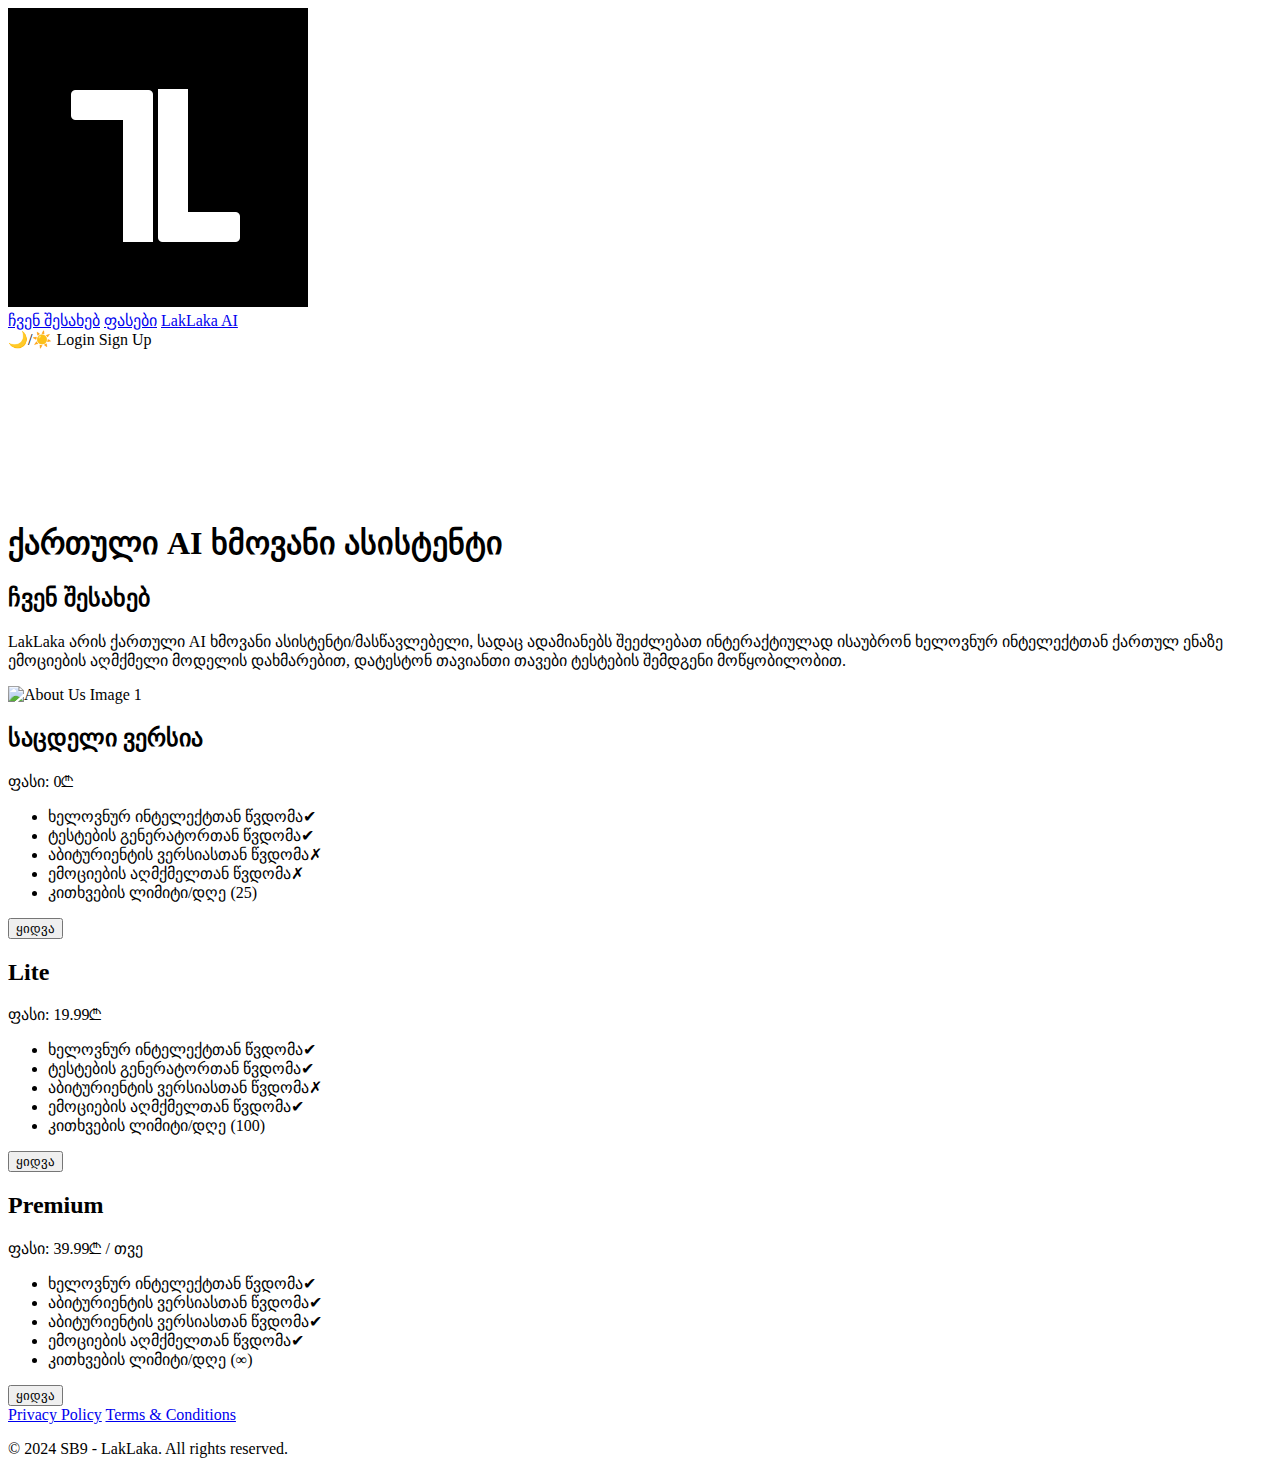
==== index.html @ 038378aa "Update and rename Main.html to index.html" ====
<!DOCTYPE html>
<html lang="en">
  <head>
    <meta charset="UTF-8" />
    <meta name="viewport" content="width=device-width, initial-scale=1.0" />
    <title>LakLaka</title>
    <link rel="stylesheet" href="styles.css" />
  </head>
  <body>
    <!-- Navbar -->
    <nav class="navbar">
      <div class="navbar-left">
        <img src="LakLakaWeb.png" alt="Logo" class="logo" />
        <div class="nav-options">
          <a href="#about">ჩვენ შესახებ</a>
          <a href="#pricing">ფასები</a>
          <a
            href="resources/public/index.html"
            target="_blank"
            rel="noopener noreferrer"
            >LakLaka AI</a
          >
        </div>
      </div>
      <div class="navbar-right">
        <a id="theme-toggle">🌙/☀️</a>
        <a id="login">Login</a>
        <a id="signup">Sign Up</a>
      </div>
    </nav>

    <!-- Background Section -->
    <div class="background-video">
      <video autoplay loop muted>
        <source src="Laklaka ECON.mp4" type="video/mp4" />
      </video>
    </div>
    <div class="about-content">
      <h1>ქართული AI ხმოვანი ასისტენტი</h1>
    </div>

    <!-- About Us Section -->
    <section id="about" class="about-section">
      <div class="about-container">
        <div class="about-content">
          <h2>ჩვენ შესახებ</h2>
          <p>
            LakLaka არის ქართული AI ხმოვანი ასისტენტი/მასწავლებელი, სადაც
            ადამიანებს შეეძლებათ ინტერაქტიულად ისაუბრონ ხელოვნურ ინტელექტთან
            ქართულ ენაზე ემოციების აღმქმელი მოდელის დახმარებით, დატესტონ
            თავიანთი თავები ტესტების შემდგენი მოწყობილობით.
          </p>
        </div>
        <div class="about-image">
          <img src="LakLaka.png" alt="About Us Image 1" />
        </div>
      </div>
    </section>
    <!-- Pricing Section -->
    <section id="pricing" class="pricing-section">
      <div class="pricing-card">
        <h2>საცდელი ვერსია</h2>
        <p>ფასი: 0₾</p>
        <ul>
          <li>ხელოვნურ ინტელექტთან წვდომა✔</li>
          <li>ტესტების გენერატორთან წვდომა✔</li>
          <li>აბიტურიენტის ვერსიასთან წვდომა✗</li>
          <li>ემოციების აღმქმელთან წვდომა✗</li>
          <li>კითხვების ლიმიტი/დღე (25)</li>
        </ul>
        <button>ყიდვა</button>
      </div>

      <div class="pricing-card">
        <h2>Lite</h2>
        <p>ფასი: 19.99₾</p>
        <ul>
          <li>ხელოვნურ ინტელექტთან წვდომა✔</li>
          <li>ტესტების გენერატორთან წვდომა✔</li>
          <li>აბიტურიენტის ვერსიასთან წვდომა✗</li>
          <li>ემოციების აღმქმელთან წვდომა✔</li>
          <li>კითხვების ლიმიტი/დღე (100)</li>
        </ul>
        <button>ყიდვა</button>
      </div>
      <div class="pricing-card">
        <h2>Premium</h2>
        <p>ფასი: 39.99₾ / თვე</p>
        <ul>
          <li>ხელოვნურ ინტელექტთან წვდომა✔</li>
          <li>აბიტურიენტის ვერსიასთან წვდომა✔</li>
          <li>აბიტურიენტის ვერსიასთან წვდომა✔</li>
          <li>ემოციების აღმქმელთან წვდომა✔</li>
          <li>კითხვების ლიმიტი/დღე (∞)</li>
        </ul>
        <button>ყიდვა</button>
      </div>
    </section>

    <!-- Footer -->
    <footer class="footer">
      <div class="legal-links">
        <a href="#">Privacy Policy</a>
        <a href="#">Terms & Conditions</a>
      </div>
      <div class="social-icons">
        <!-- Add your social media icons here -->
      </div>
      <p>&copy; 2024 SB9 - LakLaka. All rights reserved.</p>
    </footer>

    <script src="script.js"></script>
  </body>
</html>
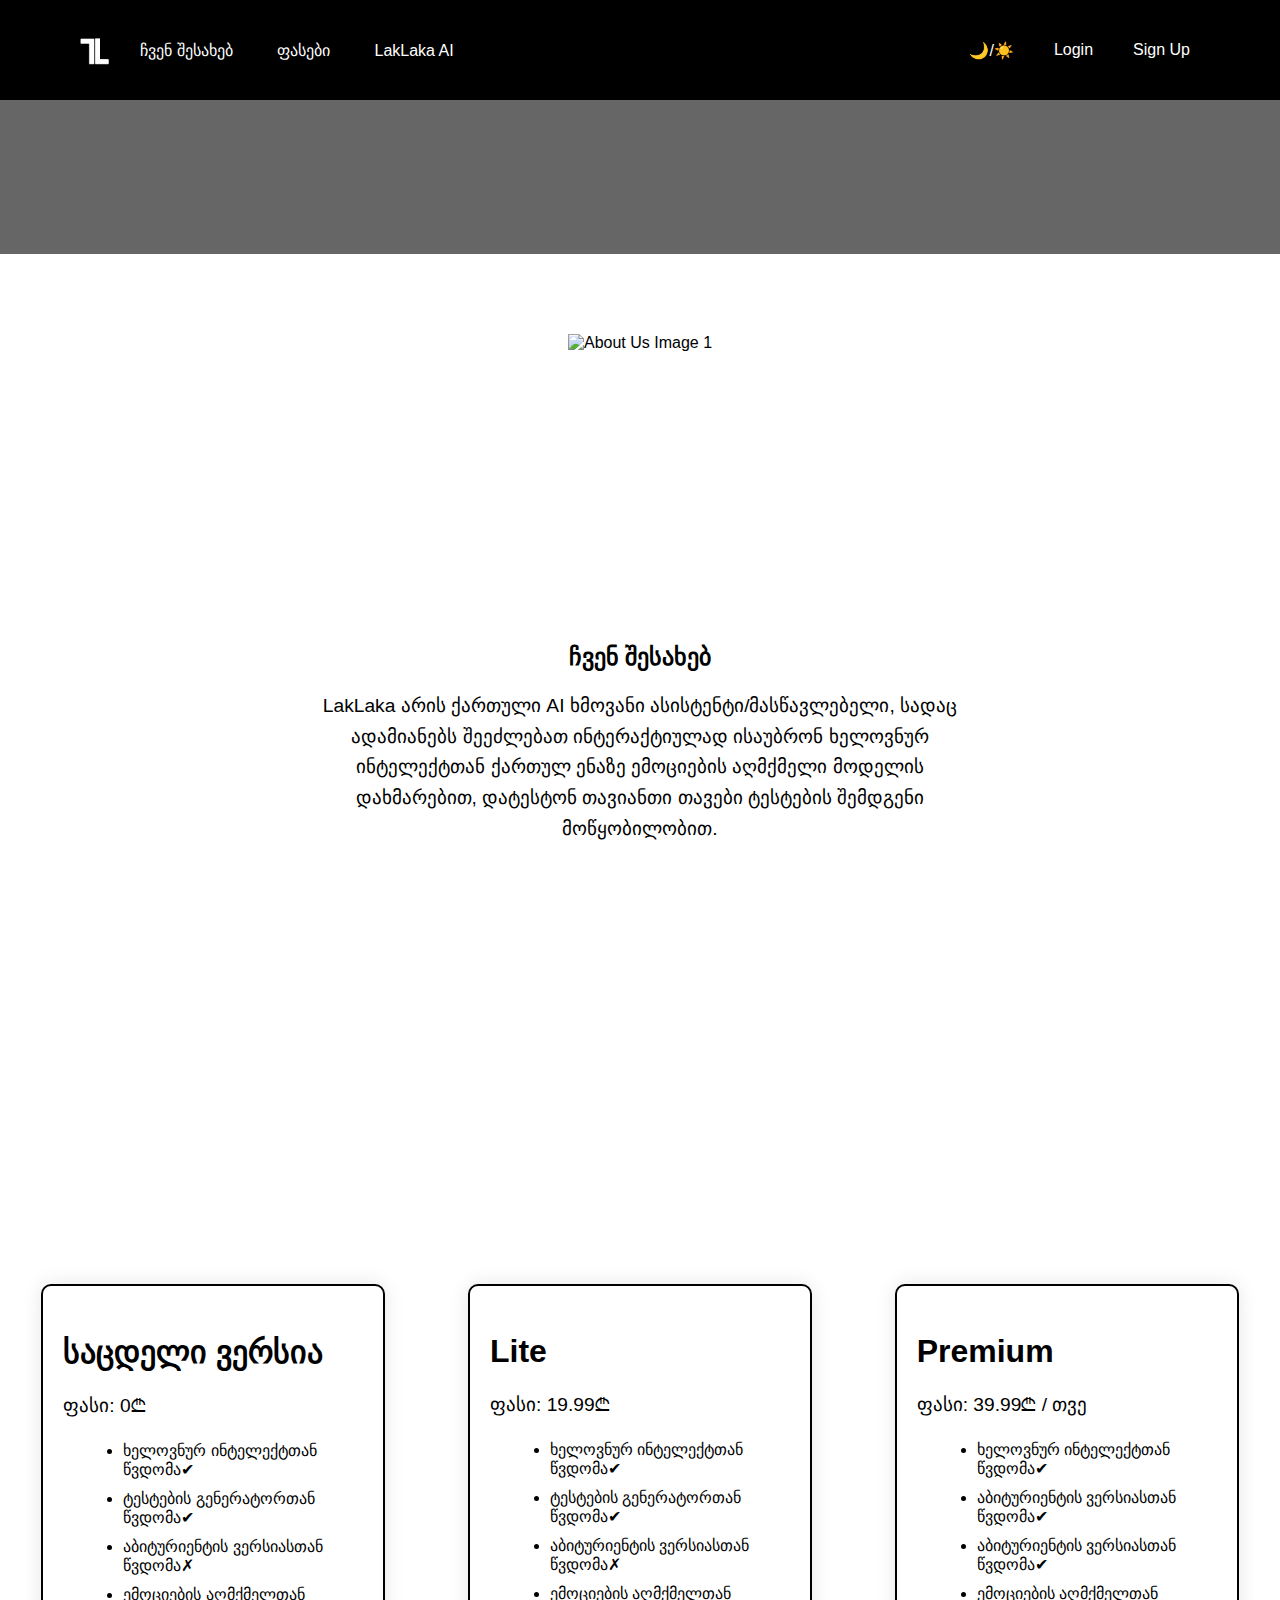
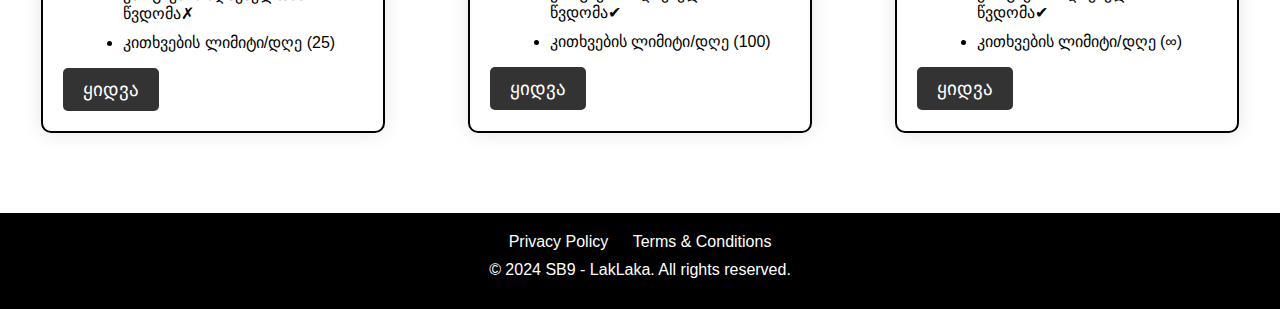
==== commit 926938ff: "Update index.html" ====
--- a/index.html
+++ b/index.html
@@ -4,7 +4,7 @@
     <meta charset="UTF-8" />
     <meta name="viewport" content="width=device-width, initial-scale=1.0" />
     <title>LakLaka</title>
-    <link rel="stylesheet" href="styles.css" />
+    <link rel="stylesheet" href="stili.css" />
   </head>
   <body>
     <!-- Navbar -->
--- a/stili.css
+++ b/stili.css
@@ -0,0 +1,317 @@
+/* Global styles */
+body {
+  font-family: "Arial", sans-serif;
+  margin: 0;
+  padding: 0;
+}
+html {
+  scroll-behavior: smooth;
+}
+
+::-webkit-scrollbar {
+  width: 10px;
+}
+
+/* Track */
+::-webkit-scrollbar-track {
+  background: #f1f1f1;
+}
+
+/* Handle */
+::-webkit-scrollbar-thumb {
+  background: #888;
+}
+
+/* Handle on hover */
+::-webkit-scrollbar-thumb:hover {
+  background: #555;
+}
+/* Light mode */
+.light-mode body {
+  background-color: #ffffff; /* White background */
+  color: #000000; /* Black text color */
+}
+
+/* Dark mode */
+.dark-mode body {
+  background-color: #000000; /* Pitch black */
+  color: #ffffff; /* White text color */
+}
+
+/* Navbar styles */
+.navbar {
+  display: flex;
+  justify-content: space-between;
+  align-items: center;
+  padding: 20px;
+  background-color: #000000; /* Pitch black */
+  color: white; /* Text color */
+  height: 60px; /* Increased height */
+}
+
+.navbar-left,
+.navbar-right {
+  display: flex;
+  align-items: center;
+  margin-left: 50px;
+  margin-right: 50px;
+}
+
+.logo {
+  height: 50px; /* Adjusted height */
+}
+
+.nav-options a,
+.navbar-right a,
+#theme-toggle,
+#login,
+#signup {
+  padding: 10px 20px; /* Added padding */
+  border-radius: 5px; /* Rounded corners */
+  background-color: transparent; /* Transparent background */
+  color: white; /* Text color */
+  transition: background-color 0.3s, color 0.3s; /* Smooth transition */
+  text-decoration: none; /* Remove default underline */
+  cursor: pointer;
+}
+
+.nav-options a:hover,
+.navbar-right a:hover,
+#theme-toggle:hover,
+#login:hover,
+#signup:hover {
+  background-color: rgba(
+    255,
+    255,
+    255,
+    0.1
+  ); /* Semi-transparent white on hover */
+  color: #ffffff; /* White text on hover */
+}
+
+/* Mode toggle */
+.mode-toggle {
+  cursor: pointer;
+  font-size: 1.5rem;
+  transition: color 0.3s; /* Smooth transition */
+}
+
+.mode-toggle:hover {
+  color: rgba(255, 255, 255, 0.7); /* Semi-transparent white on hover */
+}
+
+/* About Us Section styles */
+.about-section {
+  position: relative;
+  text-align: center;
+  color: #ffffff; /* Light mode text color */
+  background-color: #ffffff; /* Matched background color */
+  height: calc(100vh - 80px); /* Adjusted height */
+  overflow: hidden; /* Hide overflowing content */
+}
+
+.about-section:before {
+  content: "";
+  position: absolute;
+  top: 0;
+  left: 0;
+  width: 100%;
+  height: 100%;
+  background-color: transparent; /* Semi-transparent black overlay */
+}
+
+.background-video {
+  position: relative; /* Ensure relative positioning for absolute elements */
+  width: 100%; /* Set width to 100% for responsiveness */
+  max-height: calc(100vh - 80px); /* Set maximum height to adjust video size */
+  overflow: hidden; /* Hide overflowing content */
+}
+
+.background-video::after {
+  content: "";
+  position: absolute;
+  top: 0;
+  left: 0;
+  width: 100%;
+  height: 100%;
+  background-color: rgba(0, 0, 0, 0.6); /* Semi-transparent black overlay */
+}
+
+.dark-mode .background-video::after {
+  background-color: rgba(
+    255,
+    255,
+    255,
+    0.5
+  ); /* Semi-transparent white overlay */
+}
+
+.background-video video {
+  width: 100%; /* Set video width to fill its container */
+  height: auto; /* Allow video height to adjust proportionally */
+}
+
+.about-content {
+  position: absolute;
+  top: 50%;
+  left: 50%;
+  transform: translate(-50%, -50%);
+  z-index: 1; /* Ensure content is above video */
+}
+
+.about-content h1 {
+  font-size: 3rem; /* Adjusted font size */
+  margin-bottom: 30px;
+  color: white;
+}
+
+.about-content p {
+  font-size: 1.2rem; /* Adjusted font size */
+  line-height: 1.6;
+  margin-bottom: 20px;
+}
+
+/* About Us Section styles */
+
+.about-section {
+  padding: 80px 0; /* Adjusted padding */
+  color: #000000; /* Black text color */
+  text-align: center; /* Center align text */
+}
+
+/* Light mode */
+.light-mode .about-section {
+  background-color: #ffffff; /* White background */
+}
+
+/* Dark mode */
+.dark-mode .about-section {
+  background-color: #333333; /* Dark background */
+}
+
+/* Pricing Section styles */
+.pricing-section {
+  display: flex;
+  justify-content: space-around;
+  padding: 50px 0; /* Increased padding */
+}
+
+/* Light mode */
+.light-mode .pricing-section {
+  background-color: #ffffff; /* White background */
+}
+
+/* Dark mode */
+.dark-mode .pricing-section {
+  background-color: #333333; /* Dark background */
+}
+
+/* Pricing Section styles */
+.pricing-section {
+  display: flex;
+  justify-content: space-around;
+  padding: 50px 0; /* Increased padding */
+}
+
+.pricing-card {
+  text-align: left; /* Adjusted alignment */
+  padding: 20px;
+  border-radius: 10px;
+  box-shadow: 0 0 20px rgba(0, 0, 0, 0.1);
+  background-color: #ffffff; /* Light mode background color */
+  border: 2px solid #000000; /* Border color */
+  max-width: 300px;
+  margin-bottom: 30px;
+}
+
+.pricing-card h2 {
+  margin-bottom: 20px;
+  font-size: 2rem;
+}
+
+.pricing-card p {
+  font-size: 1.2rem; /* Adjusted font size */
+  line-height: 1.6;
+  margin-bottom: 20px;
+}
+
+.pricing-card ul {
+  margin-left: 20px; /* Adjusted margin for bullet list */
+}
+
+.pricing-card li {
+  margin-bottom: 10px; /* Adjusted margin for list items */
+}
+
+.pricing-card button {
+  padding: 10px 20px;
+  border: none;
+  border-radius: 5px;
+  background-color: #333;
+  color: white;
+  font-size: 1.2rem; /* Adjusted font size */
+}
+
+.pricing-card button:hover {
+  background-color: #555;
+}
+
+/* Footer styles */
+.footer {
+  background-color: #000000; /* Pitch black */
+  color: white; /* Text color */
+  padding: 20px;
+  text-align: center;
+}
+
+.footer a {
+  color: white;
+  text-decoration: none;
+  margin: 0 10px;
+}
+
+.footer p {
+  margin: 10px 0;
+}
+
+/* Media Queries */
+@media only screen and (max-width: 768px) {
+  .navbar {
+    padding: 10px; /* Adjusted padding */
+    height: 50px; /* Reduced height */
+  }
+
+  .logo {
+    height: 40px; /* Reduced height */
+  }
+
+  .nav-options a,
+  .navbar-right a {
+    padding: 8px 15px; /* Adjusted padding */
+    margin-right: 15px; /* Adjusted margin */
+  }
+
+  .mode-toggle {
+    font-size: 1.2rem; /* Adjusted font size */
+  }
+
+  .about-content h1 {
+    font-size: 2.5rem; /* Adjusted font size */
+    margin-bottom: 20px;
+  }
+
+  .about-content p {
+    font-size: 1rem; /* Adjusted font size */
+    margin-bottom: 15px;
+  }
+
+  .pricing-section {
+    flex-direction: column; /* Changed flex direction to column */
+    align-items: center; /* Centered items */
+    padding: 30px 0; /* Adjusted padding */
+  }
+
+  .pricing-card {
+    width: 80%; /* Adjusted width */
+  }
+}
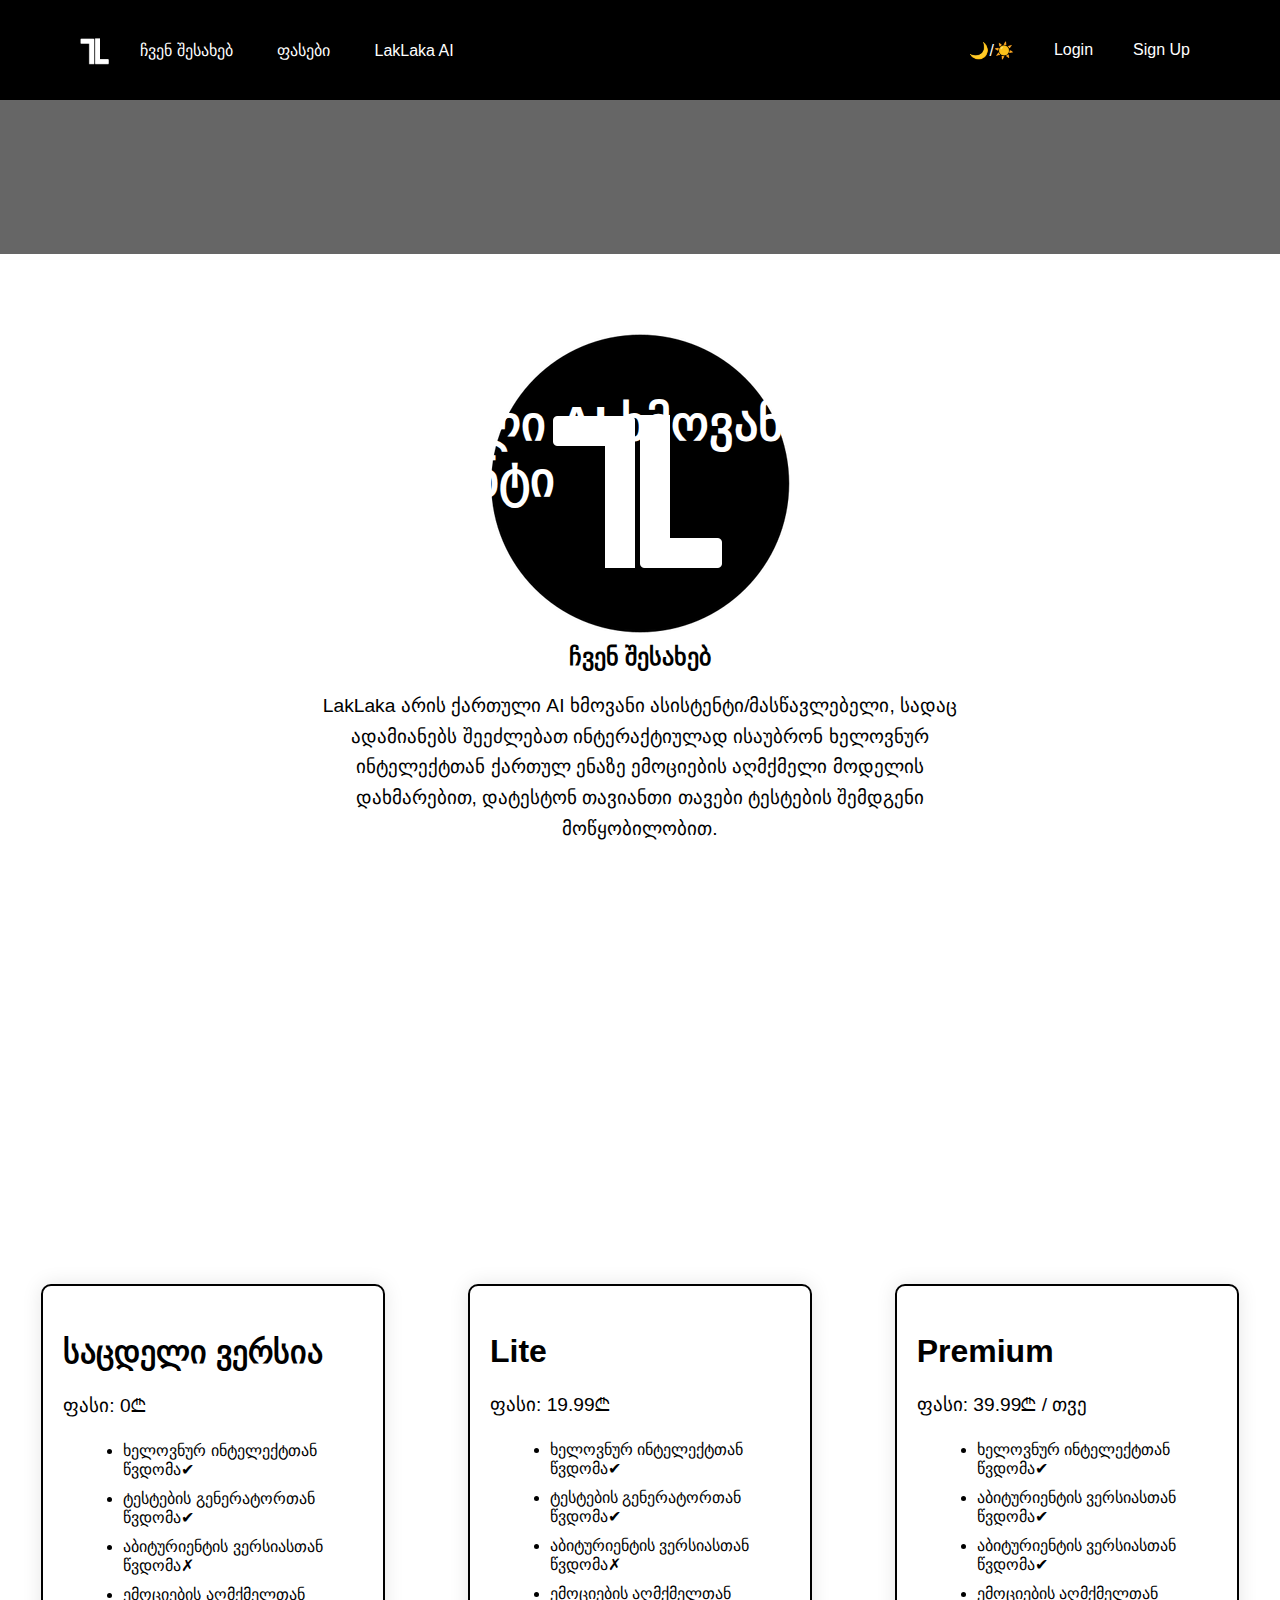
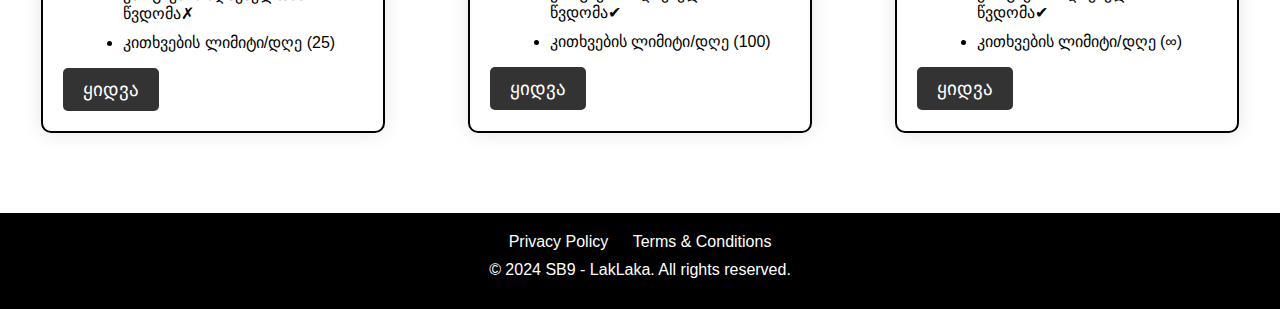
==== commit df7dec90: "Update index.html" ====
--- a/index.html
+++ b/index.html
@@ -52,7 +52,7 @@
           </p>
         </div>
         <div class="about-image">
-          <img src="LakLaka.png" alt="About Us Image 1" />
+          <img src="laklakaa.png" alt="About Us Image 1" />
         </div>
       </div>
     </section>
